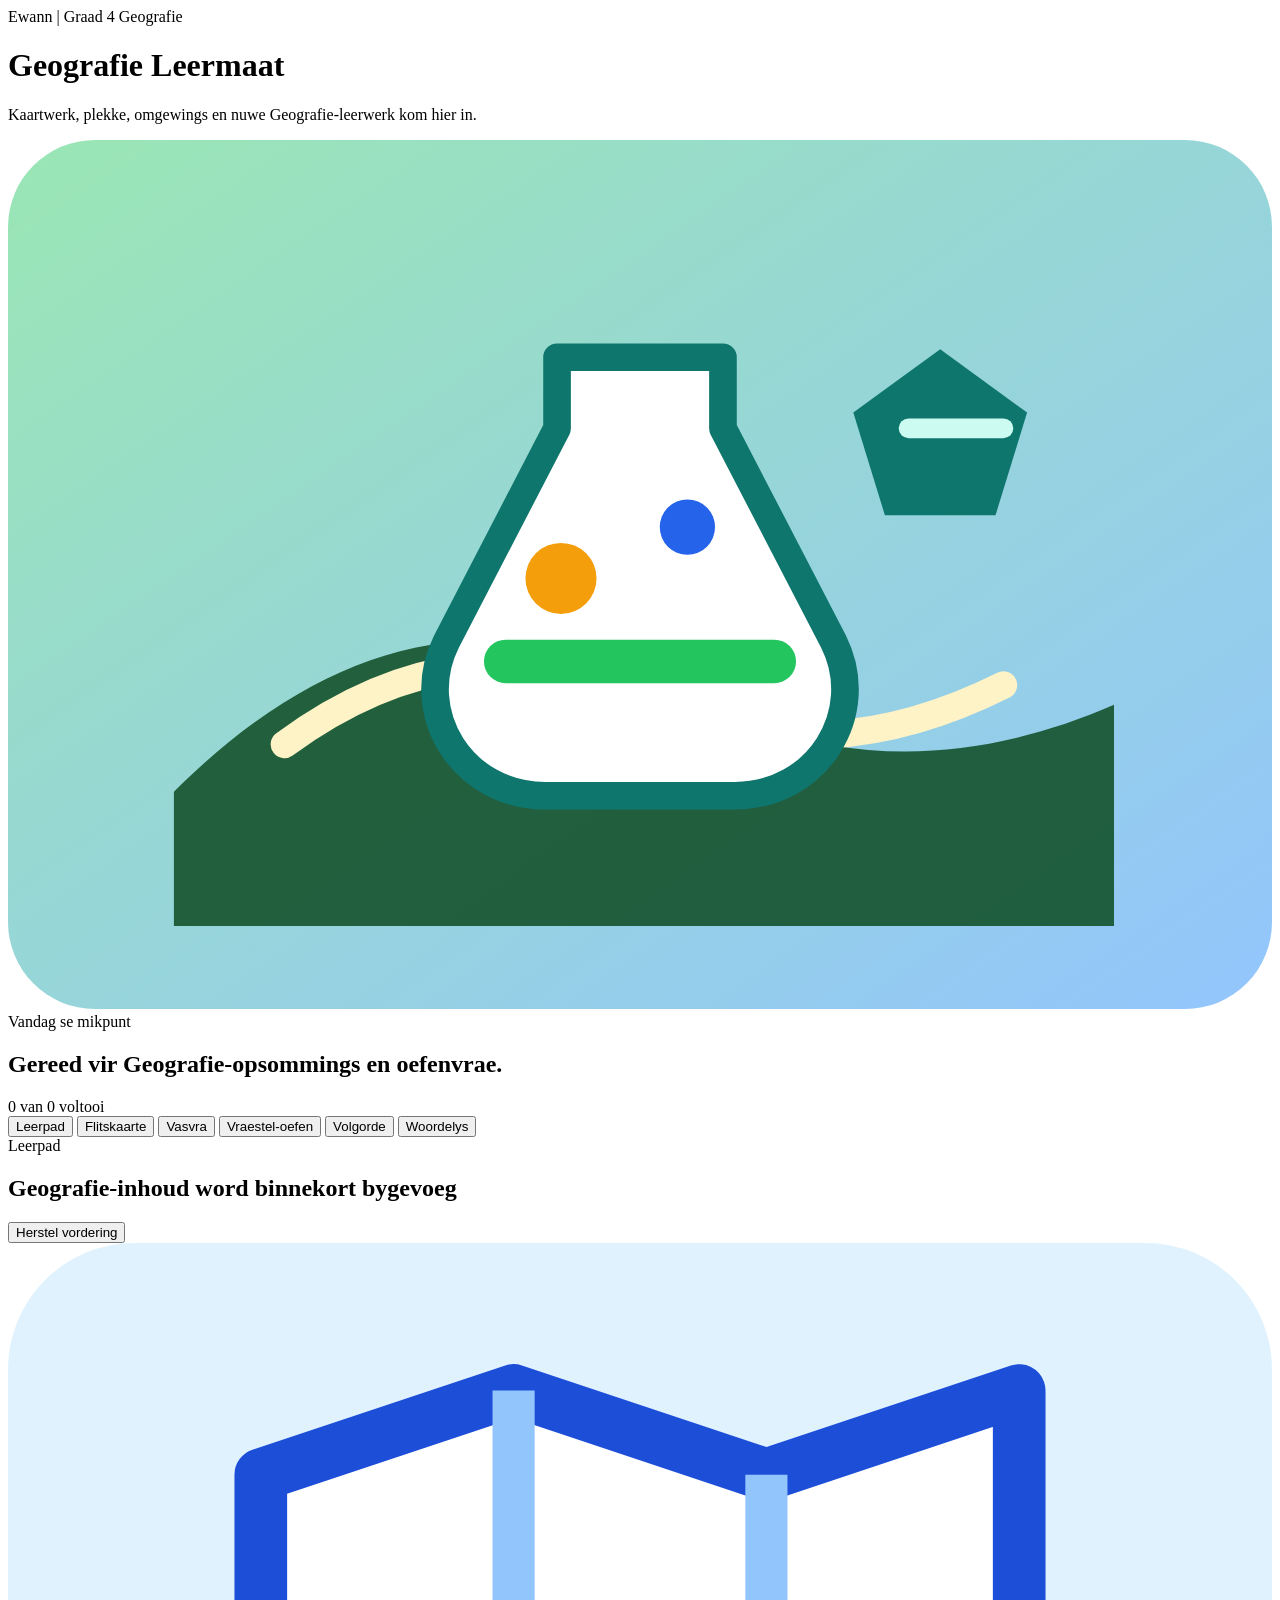
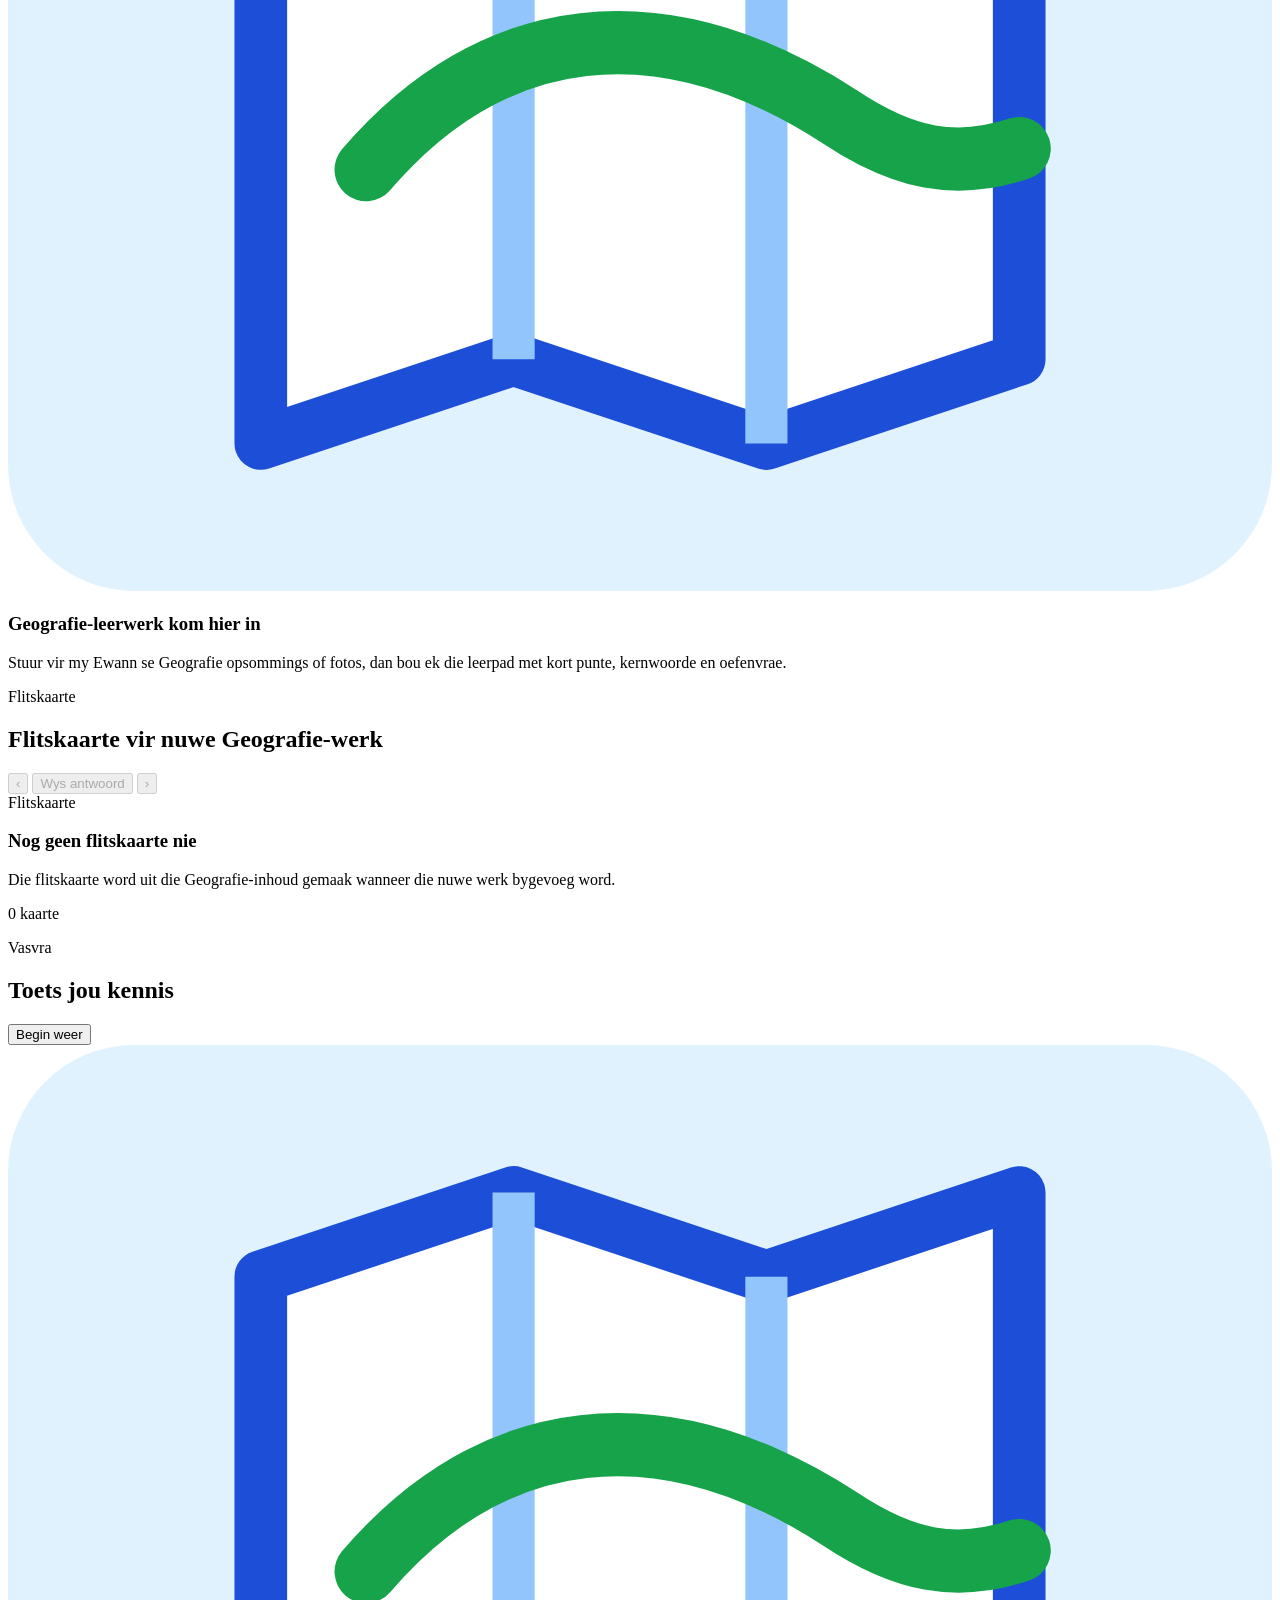
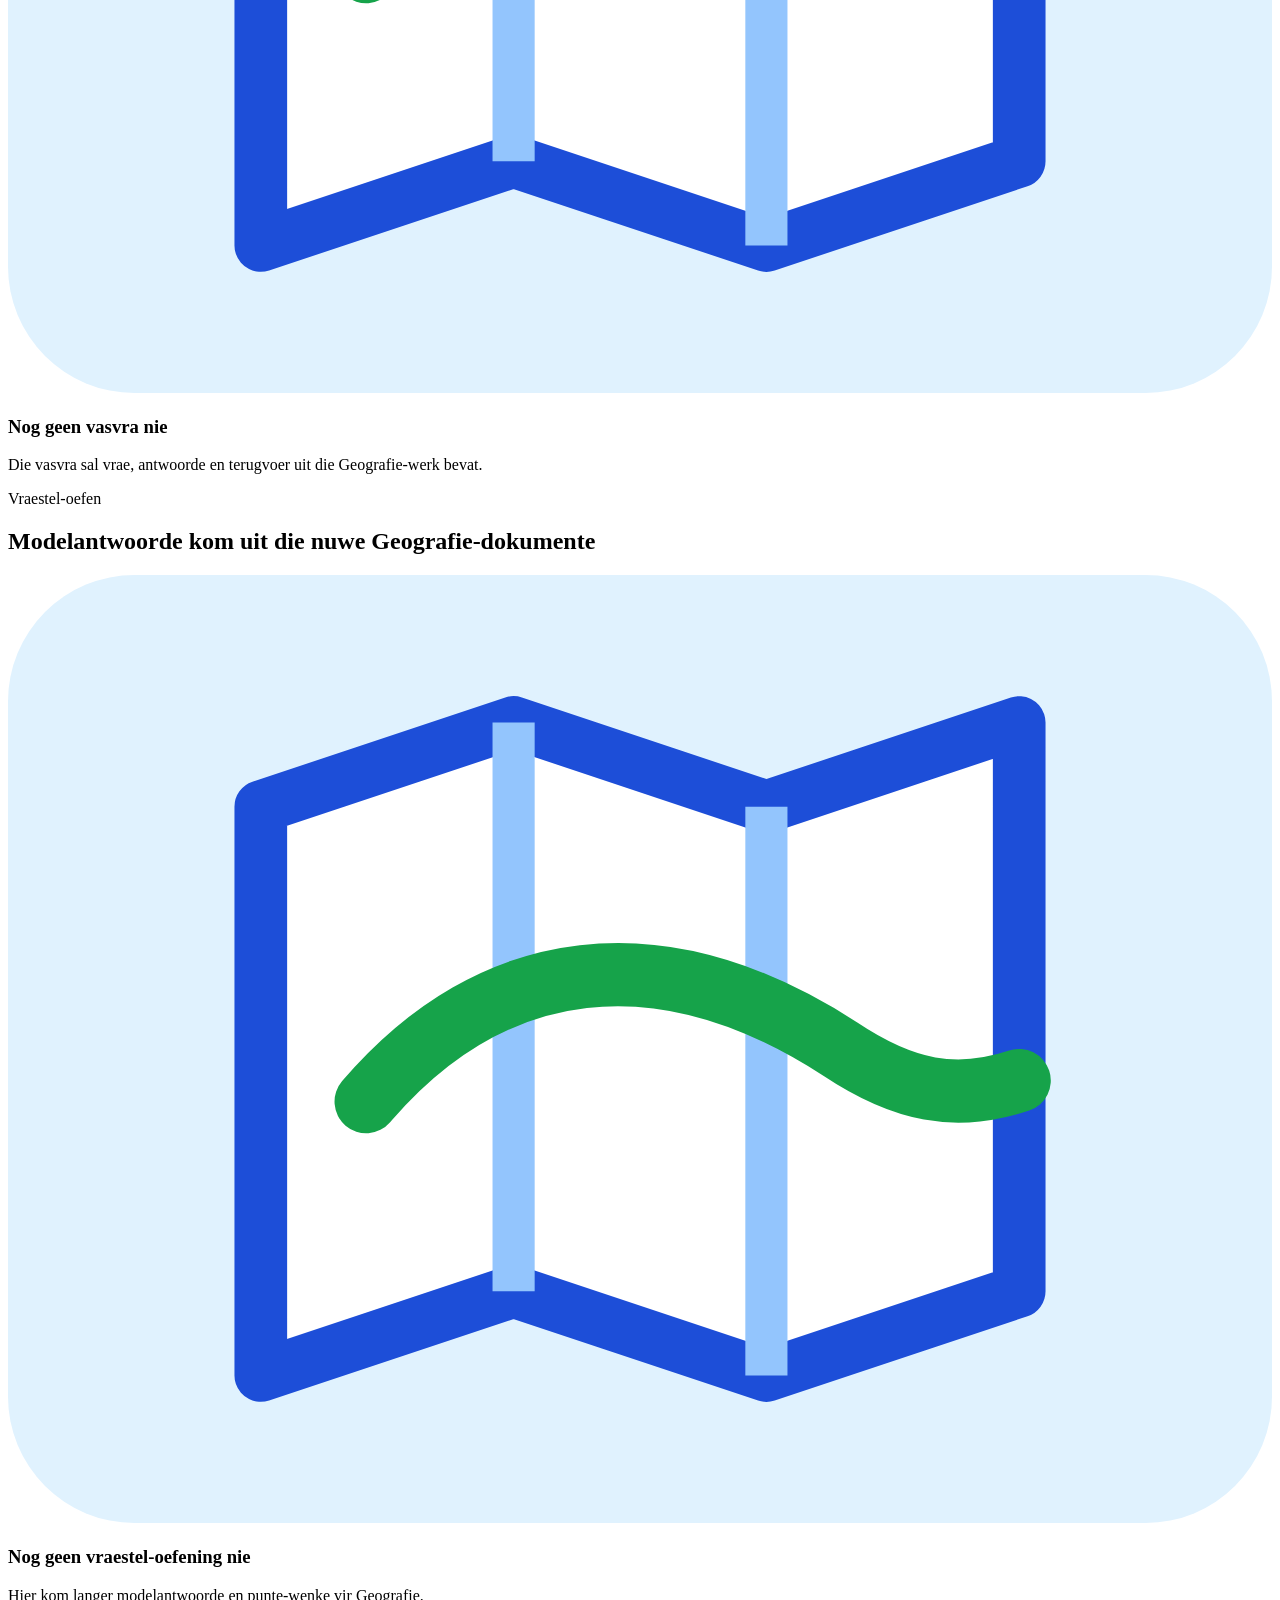
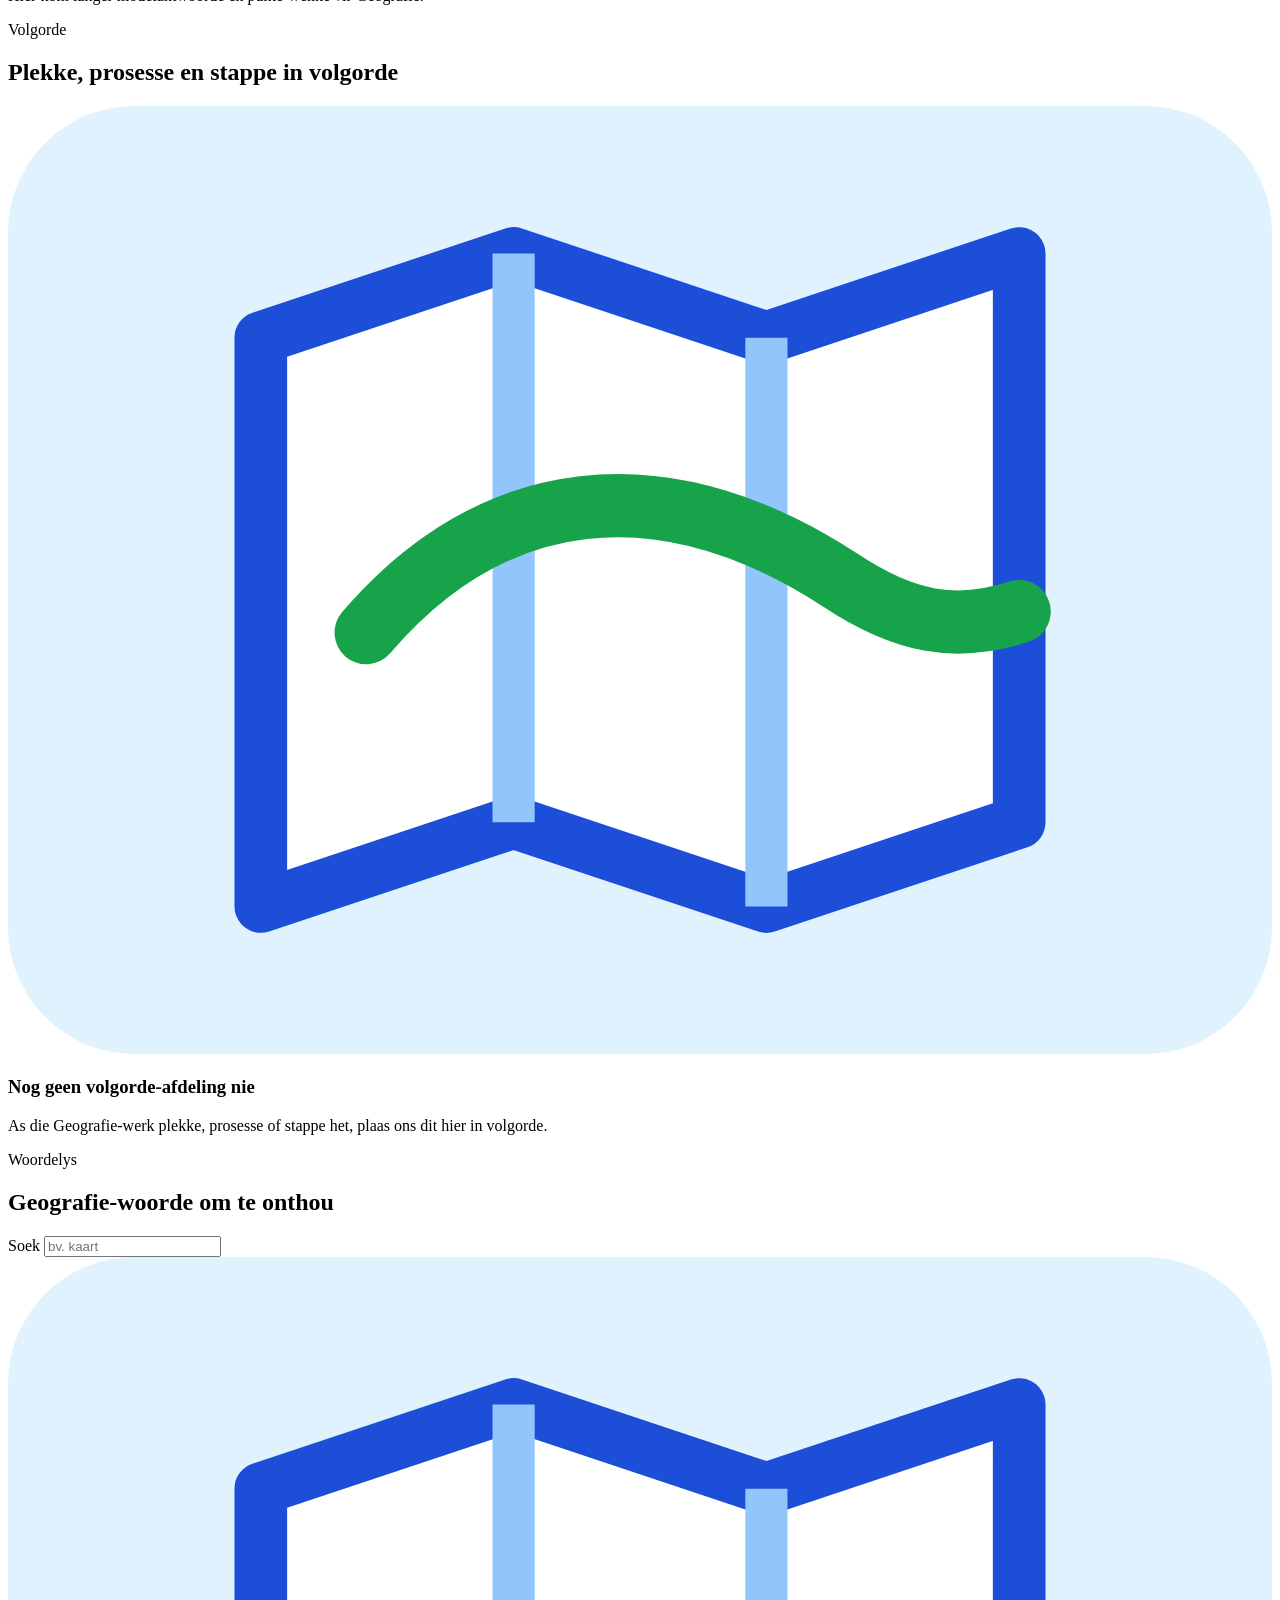
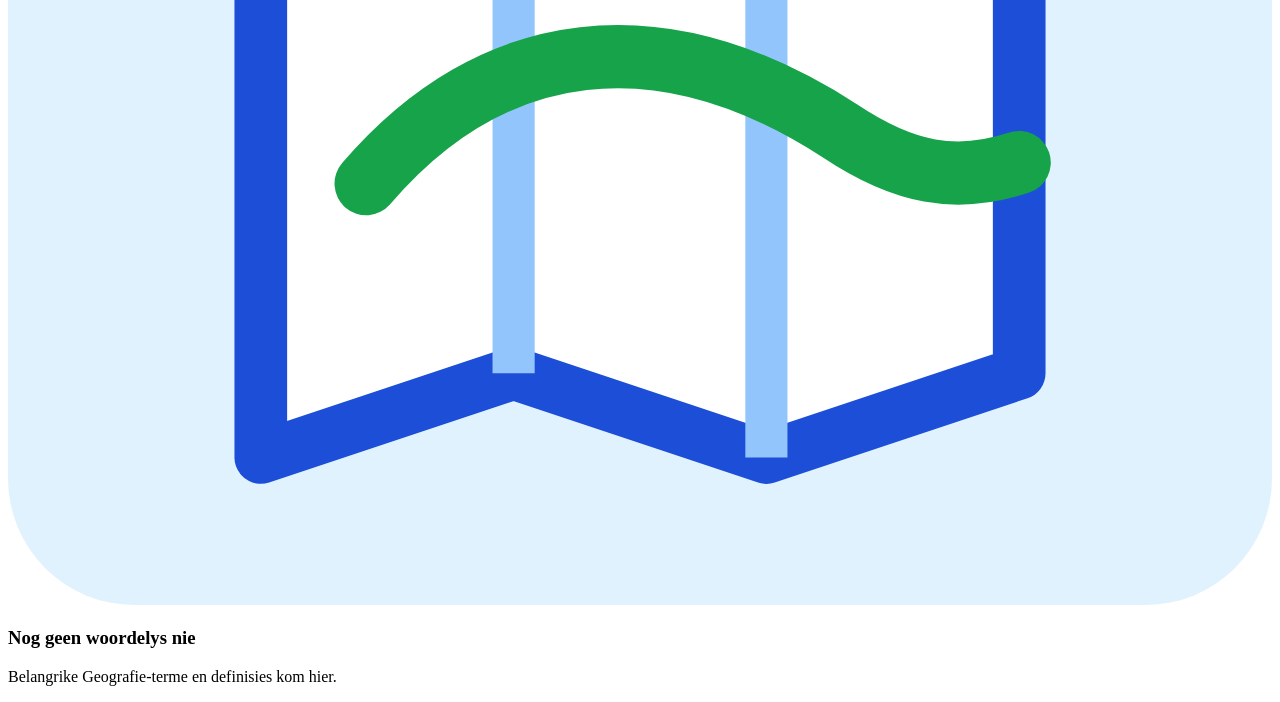
==== geografie/index.html @ 8cd4b395 "Split Ewann apps by subject" ====
<!doctype html>
<html lang="af">
  <head>
    <meta charset="utf-8">
    <meta name="viewport" content="width=device-width, initial-scale=1">
    <title>Ewann se Geografie Leermaat</title>
    <link rel="stylesheet" href="styles.css">
  </head>
  <body>
    <header class="app-header">
      <div class="title-block">
        <span class="subject-chip">Ewann | Graad 4 Geografie</span>
        <h1>Geografie Leermaat</h1>
        <p>Kaartwerk, plekke, omgewings en nuwe Geografie-leerwerk kom hier in.</p>
      </div>
      <div class="hero-art" aria-hidden="true">
        <svg viewBox="0 0 320 220" role="img">
          <defs>
            <linearGradient id="sky" x1="0" x2="1" y1="0" y2="1">
              <stop offset="0" stop-color="#9ae6b4"></stop>
              <stop offset="1" stop-color="#93c5fd"></stop>
            </linearGradient>
          </defs>
          <rect width="320" height="220" rx="22" fill="url(#sky)"></rect>
          <path d="M42 165c42-42 86-49 132-24 31 17 67 19 106 2v56H42z" fill="#14532d" opacity=".9"></path>
          <path d="M70 153c30-22 60-26 94-11 30 13 58 11 88-4" fill="none" stroke="#fef3c7" stroke-width="7" stroke-linecap="round"></path>
          <path d="M139 55h42v18l28 54c9 18-4 39-25 39h-48c-21 0-34-21-25-39l28-54z" fill="#ffffff" stroke="#0f766e" stroke-width="7" stroke-linejoin="round"></path>
          <path d="M126 132h68" stroke="#22c55e" stroke-width="11" stroke-linecap="round"></path>
          <circle cx="140" cy="111" r="9" fill="#f59e0b"></circle>
          <circle cx="172" cy="98" r="7" fill="#2563eb"></circle>
          <path d="M236 53l22 16-8 26h-28l-8-26z" fill="#0f766e"></path>
          <path d="M228 73h24" stroke="#ccfbf1" stroke-width="5" stroke-linecap="round"></path>
        </svg>
      </div>
    </header>

    <main>
      <section class="progress-panel" aria-label="Vordering">
        <div>
          <span class="eyebrow">Vandag se mikpunt</span>
          <h2>Gereed vir Geografie-opsommings en oefenvrae.</h2>
        </div>
        <div class="progress-card">
          <span id="progressText">0 van 0 voltooi</span>
          <div class="progress-track">
            <span id="progressBar"></span>
          </div>
        </div>
      </section>

      <nav class="tabs" aria-label="Afdelings">
        <button class="tab is-active" data-view="learn">Leerpad</button>
        <button class="tab" data-view="cards">Flitskaarte</button>
        <button class="tab" data-view="quiz">Vasvra</button>
        <button class="tab" data-view="practice">Vraestel-oefen</button>
        <button class="tab" data-view="timeline">Volgorde</button>
        <button class="tab" data-view="words">Woordelys</button>
      </nav>

      <section id="learn" class="view is-active" aria-labelledby="learnTitle">
        <div class="view-heading">
          <div>
            <span class="eyebrow">Leerpad</span>
            <h2 id="learnTitle">Geografie-inhoud word binnekort bygevoeg</h2>
          </div>
          <button id="resetProgress" class="secondary-button" type="button">Herstel vordering</button>
        </div>
        <div id="topicGrid" class="topic-grid"></div>
      </section>

      <section id="cards" class="view" aria-labelledby="cardsTitle">
        <div class="view-heading">
          <div>
            <span class="eyebrow">Flitskaarte</span>
            <h2 id="cardsTitle">Flitskaarte vir nuwe Geografie-werk</h2>
          </div>
          <div class="card-actions">
            <button id="prevCard" class="icon-button" type="button" aria-label="Vorige kaart">&lsaquo;</button>
            <button id="flipCard" class="primary-button" type="button">Wys antwoord</button>
            <button id="nextCard" class="icon-button" type="button" aria-label="Volgende kaart">&rsaquo;</button>
          </div>
        </div>
        <article id="flashcard" class="flashcard" tabindex="0" aria-live="polite"></article>
        <p id="cardCounter" class="counter"></p>
      </section>

      <section id="quiz" class="view" aria-labelledby="quizTitle">
        <div class="view-heading">
          <div>
            <span class="eyebrow">Vasvra</span>
            <h2 id="quizTitle">Toets jou kennis</h2>
          </div>
          <button id="restartQuiz" class="secondary-button" type="button">Begin weer</button>
        </div>
        <div id="quizBox" class="quiz-box"></div>
      </section>

      <section id="practice" class="view" aria-labelledby="practiceTitle">
        <div class="view-heading">
          <div>
            <span class="eyebrow">Vraestel-oefen</span>
            <h2 id="practiceTitle">Modelantwoorde kom uit die nuwe Geografie-dokumente</h2>
          </div>
        </div>
        <div id="practiceList" class="practice-list"></div>
      </section>

      <section id="timeline" class="view" aria-labelledby="timelineTitle">
        <div class="view-heading">
          <div>
            <span class="eyebrow">Volgorde</span>
            <h2 id="timelineTitle">Plekke, prosesse en stappe in volgorde</h2>
          </div>
        </div>
        <div id="timelineList" class="timeline"></div>
      </section>

      <section id="words" class="view" aria-labelledby="wordsTitle">
        <div class="view-heading">
          <div>
            <span class="eyebrow">Woordelys</span>
            <h2 id="wordsTitle">Geografie-woorde om te onthou</h2>
          </div>
          <label class="search-box">
            <span>Soek</span>
            <input id="wordSearch" type="search" placeholder="bv. kaart">
          </label>
        </div>
        <div id="wordList" class="word-list"></div>
      </section>
    </main>

    <script src="app.js"></script>
  </body>
</html>
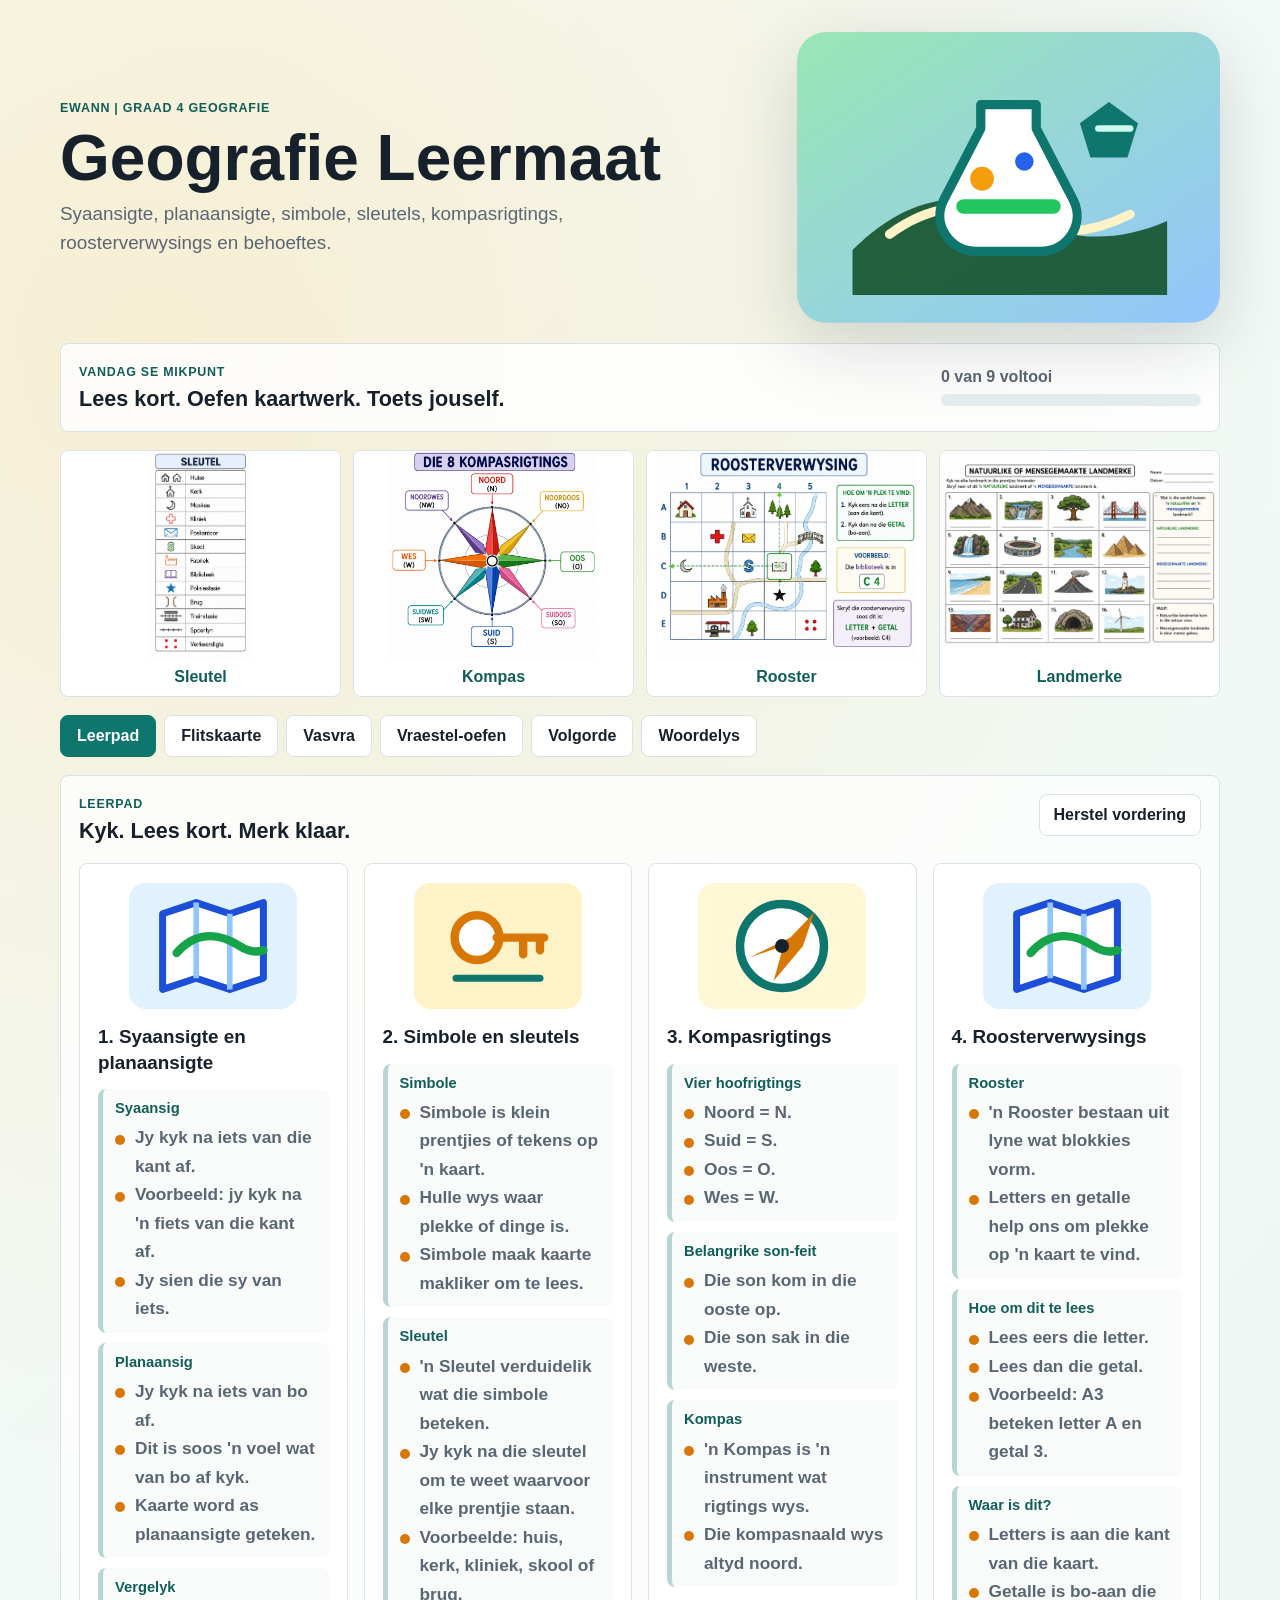
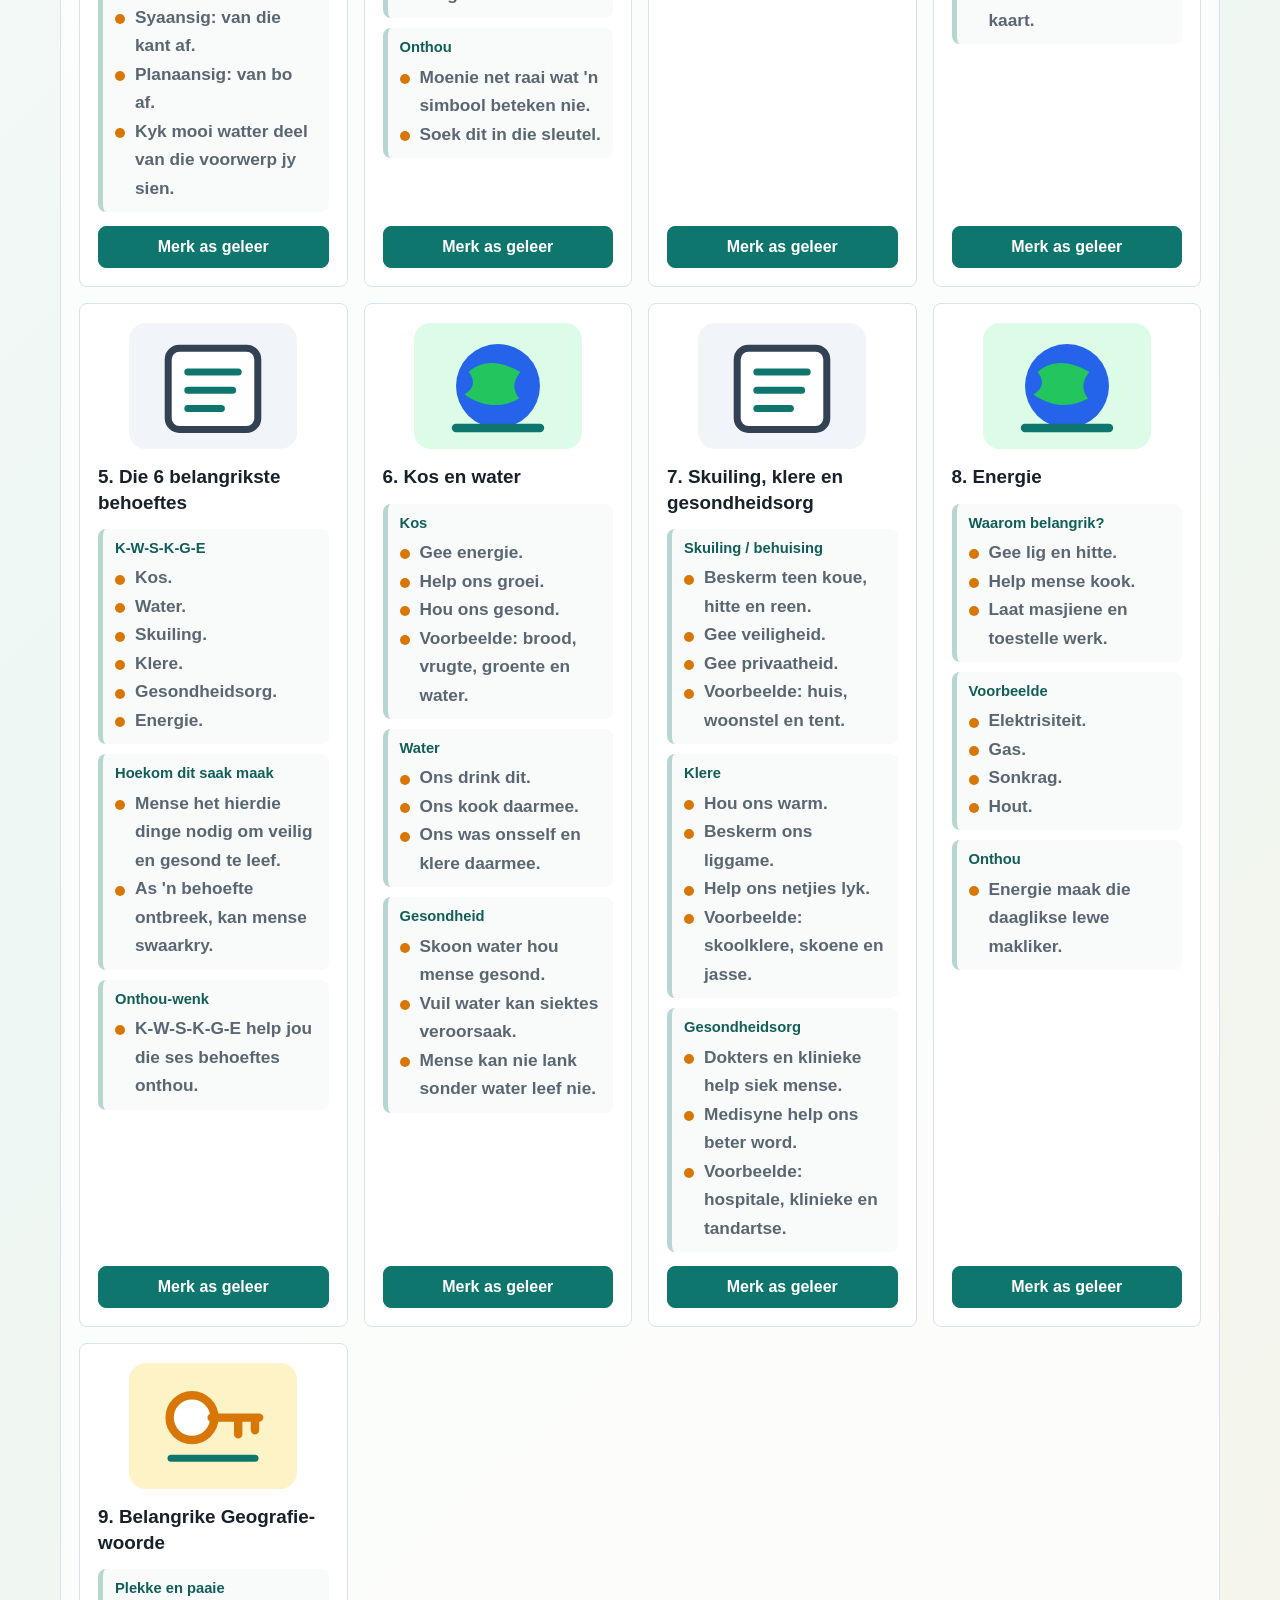
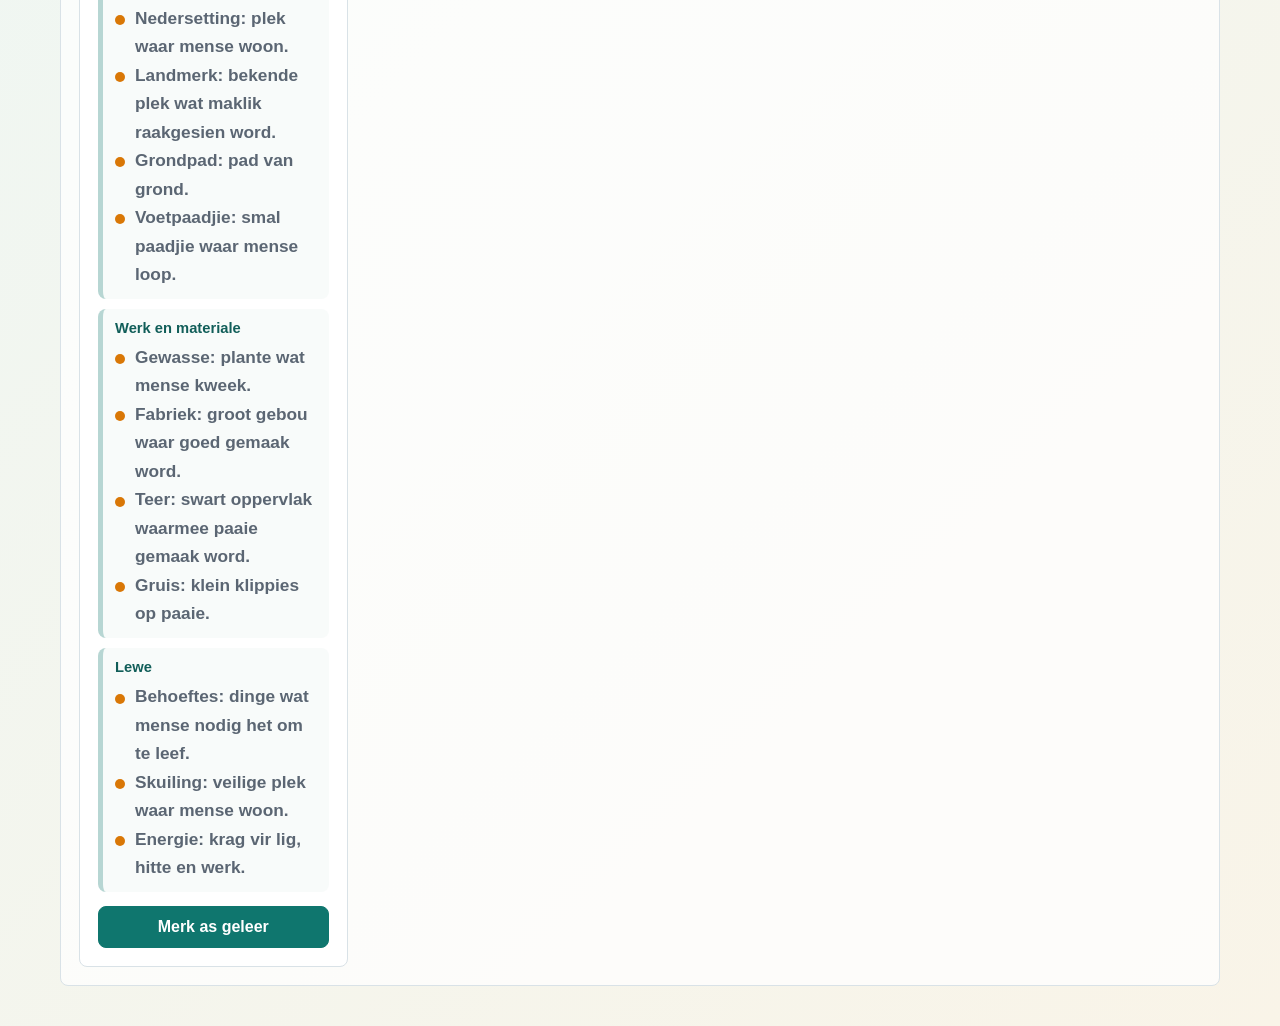
==== commit 77093203: "Load Ewann geography content" ====
--- a/geografie/index.html
+++ b/geografie/index.html
@@ -11,7 +11,7 @@
       <div class="title-block">
         <span class="subject-chip">Ewann | Graad 4 Geografie</span>
         <h1>Geografie Leermaat</h1>
-        <p>Kaartwerk, plekke, omgewings en nuwe Geografie-leerwerk kom hier in.</p>
+        <p>Syaansigte, planaansigte, simbole, sleutels, kompasrigtings, roosterverwysings en behoeftes.</p>
       </div>
       <div class="hero-art" aria-hidden="true">
         <svg viewBox="0 0 320 220" role="img">
@@ -38,7 +38,7 @@
       <section class="progress-panel" aria-label="Vordering">
         <div>
           <span class="eyebrow">Vandag se mikpunt</span>
-          <h2>Gereed vir Geografie-opsommings en oefenvrae.</h2>
+          <h2>Lees kort. Oefen kaartwerk. Toets jouself.</h2>
         </div>
         <div class="progress-card">
           <span id="progressText">0 van 0 voltooi</span>
@@ -46,6 +46,25 @@
             <span id="progressBar"></span>
           </div>
         </div>
+      </section>
+
+      <section class="visual-strip" aria-label="Geografie prente">
+        <figure>
+          <img src="assets/image5.png" alt="Kaartsleutel met simbole">
+          <figcaption>Sleutel</figcaption>
+        </figure>
+        <figure>
+          <img src="assets/image7.png" alt="Kompasrigtings">
+          <figcaption>Kompas</figcaption>
+        </figure>
+        <figure>
+          <img src="assets/image9.png" alt="Roosterverwysing kaart">
+          <figcaption>Rooster</figcaption>
+        </figure>
+        <figure>
+          <img src="assets/image11.png" alt="Natuurlike en mensgemaakte landmerke">
+          <figcaption>Landmerke</figcaption>
+        </figure>
       </section>
 
       <nav class="tabs" aria-label="Afdelings">
@@ -61,7 +80,7 @@
         <div class="view-heading">
           <div>
             <span class="eyebrow">Leerpad</span>
-            <h2 id="learnTitle">Geografie-inhoud word binnekort bygevoeg</h2>
+            <h2 id="learnTitle">Kyk. Lees kort. Merk klaar.</h2>
           </div>
           <button id="resetProgress" class="secondary-button" type="button">Herstel vordering</button>
         </div>
@@ -72,7 +91,7 @@
         <div class="view-heading">
           <div>
             <span class="eyebrow">Flitskaarte</span>
-            <h2 id="cardsTitle">Flitskaarte vir nuwe Geografie-werk</h2>
+            <h2 id="cardsTitle">Draai die kaart om en se die antwoord hardop</h2>
           </div>
           <div class="card-actions">
             <button id="prevCard" class="icon-button" type="button" aria-label="Vorige kaart">&lsaquo;</button>
@@ -99,7 +118,7 @@
         <div class="view-heading">
           <div>
             <span class="eyebrow">Vraestel-oefen</span>
-            <h2 id="practiceTitle">Modelantwoorde kom uit die nuwe Geografie-dokumente</h2>
+            <h2 id="practiceTitle">Oefen antwoorde soos in die toets</h2>
           </div>
         </div>
         <div id="practiceList" class="practice-list"></div>
@@ -109,7 +128,7 @@
         <div class="view-heading">
           <div>
             <span class="eyebrow">Volgorde</span>
-            <h2 id="timelineTitle">Plekke, prosesse en stappe in volgorde</h2>
+            <h2 id="timelineTitle">Kaartwerk-stappe in volgorde</h2>
           </div>
         </div>
         <div id="timelineList" class="timeline"></div>
--- a/geografie/styles.css
+++ b/geografie/styles.css
@@ -0,0 +1,529 @@
+:root {
+  color-scheme: light;
+  --ink: #17212b;
+  --muted: #5b6673;
+  --line: #d9e2e7;
+  --paper: #fbfaf7;
+  --surface: #ffffff;
+  --teal: #0f766e;
+  --teal-dark: #115e59;
+  --gold: #d97706;
+  --clay: #9a3412;
+  --blue: #1d4ed8;
+  --green: #15803d;
+  --red: #b91c1c;
+  font-family: Verdana, "Segoe UI", Arial, sans-serif;
+}
+
+* {
+  box-sizing: border-box;
+}
+
+body {
+  margin: 0;
+  min-height: 100vh;
+  color: var(--ink);
+  background:
+    radial-gradient(circle at 12% 8%, rgba(249, 196, 83, .22), transparent 28%),
+    linear-gradient(135deg, #f7fbf8 0%, #eef7f4 48%, #f9f4e8 100%);
+}
+
+button,
+input {
+  font: inherit;
+}
+
+button {
+  cursor: pointer;
+}
+
+.app-header,
+main {
+  width: min(1160px, calc(100% - 32px));
+  margin: 0 auto;
+}
+
+.app-header {
+  min-height: 300px;
+  display: grid;
+  grid-template-columns: minmax(0, 1.25fr) minmax(260px, .75fr);
+  gap: 32px;
+  align-items: center;
+  padding: 32px 0 20px;
+}
+
+.title-block h1 {
+  margin: 12px 0 10px;
+  font-size: clamp(2.4rem, 5vw, 5.4rem);
+  line-height: .95;
+  letter-spacing: 0;
+}
+
+.title-block p {
+  max-width: 620px;
+  margin: 0;
+  color: var(--muted);
+  font-size: 1.18rem;
+  line-height: 1.55;
+}
+
+.subject-chip,
+.eyebrow {
+  display: inline-flex;
+  width: fit-content;
+  color: var(--teal-dark);
+  font-weight: 800;
+  text-transform: uppercase;
+  letter-spacing: .06em;
+  font-size: .78rem;
+}
+
+.hero-art svg {
+  display: block;
+  width: 100%;
+  filter: drop-shadow(0 20px 35px rgba(15, 23, 42, .16));
+}
+
+main {
+  padding-bottom: 40px;
+}
+
+.progress-panel {
+  display: flex;
+  justify-content: space-between;
+  gap: 24px;
+  align-items: center;
+  background: rgba(255, 255, 255, .84);
+  border: 1px solid var(--line);
+  border-radius: 8px;
+  padding: 18px;
+}
+
+.progress-panel h2,
+.view-heading h2 {
+  margin: 6px 0 0;
+  font-size: 1.35rem;
+  line-height: 1.25;
+}
+
+.progress-card {
+  min-width: 260px;
+}
+
+.progress-card span {
+  display: block;
+  margin-bottom: 8px;
+  color: var(--muted);
+  font-weight: 700;
+}
+
+.progress-track {
+  height: 12px;
+  overflow: hidden;
+  background: #e5edf0;
+  border-radius: 999px;
+}
+
+.progress-track span {
+  display: block;
+  width: 0;
+  height: 100%;
+  background: linear-gradient(90deg, var(--teal), var(--gold));
+  transition: width .25s ease;
+}
+
+.tabs {
+  display: flex;
+  gap: 8px;
+  overflow-x: auto;
+  padding: 18px 0;
+}
+
+.visual-strip {
+  display: grid;
+  grid-template-columns: repeat(auto-fit, minmax(150px, 1fr));
+  gap: 12px;
+  padding: 18px 0 0;
+}
+
+.visual-strip figure {
+  margin: 0;
+  overflow: hidden;
+  border: 1px solid var(--line);
+  border-radius: 8px;
+  background: var(--surface);
+}
+
+.visual-strip img {
+  display: block;
+  width: 100%;
+  aspect-ratio: 4 / 3;
+  object-fit: contain;
+  background: #fff;
+}
+
+.visual-strip figcaption {
+  padding: 8px 10px 10px;
+  color: var(--teal-dark);
+  font-weight: 800;
+  text-align: center;
+}
+
+.tab,
+.primary-button,
+.secondary-button,
+.icon-button {
+  border: 1px solid var(--line);
+  border-radius: 8px;
+  background: var(--surface);
+  color: var(--ink);
+  min-height: 42px;
+  font-weight: 800;
+}
+
+.tab {
+  padding: 0 16px;
+  white-space: nowrap;
+}
+
+.tab.is-active,
+.primary-button {
+  color: #fff;
+  background: var(--teal);
+  border-color: var(--teal);
+}
+
+.secondary-button {
+  padding: 0 14px;
+}
+
+.icon-button {
+  width: 44px;
+  font-size: 1.7rem;
+  line-height: 1;
+}
+
+.view {
+  display: none;
+  background: rgba(255, 255, 255, .76);
+  border: 1px solid var(--line);
+  border-radius: 8px;
+  padding: 18px;
+}
+
+.view.is-active {
+  display: block;
+}
+
+.view-heading {
+  display: flex;
+  justify-content: space-between;
+  align-items: flex-start;
+  gap: 18px;
+  margin-bottom: 18px;
+}
+
+.topic-grid {
+  display: grid;
+  grid-template-columns: repeat(auto-fit, minmax(260px, 1fr));
+  gap: 16px;
+}
+
+.topic-card {
+  min-height: 430px;
+  display: flex;
+  flex-direction: column;
+  gap: 14px;
+  background: var(--surface);
+  border: 1px solid var(--line);
+  border-radius: 8px;
+  padding: 18px;
+}
+
+.topic-visual {
+  display: grid;
+  place-items: center;
+  min-height: 128px;
+}
+
+.topic-visual svg {
+  display: block;
+  width: min(100%, 168px);
+  height: auto;
+}
+
+.topic-card h3 {
+  margin: 0;
+  font-size: 1.18rem;
+  line-height: 1.35;
+}
+
+.topic-card ul {
+  margin: 0;
+  padding-left: 0;
+  list-style: none;
+  color: var(--muted);
+  line-height: 1.65;
+  font-size: 1.08rem;
+  font-weight: 700;
+}
+
+.topic-groups {
+  display: grid;
+  gap: 10px;
+}
+
+.mini-section {
+  border-left: 5px solid rgba(15, 118, 110, .28);
+  background: #f8fbfa;
+  border-radius: 8px;
+  padding: 10px 12px;
+}
+
+.mini-section h4 {
+  margin: 0 0 6px;
+  color: var(--teal-dark);
+  font-size: .92rem;
+  line-height: 1.25;
+}
+
+.topic-card li {
+  display: flex;
+  gap: 10px;
+  align-items: flex-start;
+}
+
+.topic-card li::before {
+  content: "";
+  flex: 0 0 10px;
+  width: 10px;
+  height: 10px;
+  margin-top: .65em;
+  border-radius: 50%;
+  background: var(--gold);
+}
+
+.topic-card button {
+  margin-top: auto;
+}
+
+.topic-card.is-done {
+  border-color: rgba(21, 128, 61, .45);
+  box-shadow: inset 0 0 0 2px rgba(21, 128, 61, .08);
+}
+
+.card-actions {
+  display: flex;
+  gap: 8px;
+  align-items: center;
+}
+
+.primary-button {
+  padding: 0 16px;
+}
+
+.flashcard {
+  display: grid;
+  place-items: center;
+  min-height: 280px;
+  padding: 30px;
+  border-radius: 8px;
+  border: 1px solid #c9d8de;
+  background:
+    linear-gradient(135deg, rgba(15, 118, 110, .08), rgba(217, 119, 6, .12)),
+    var(--surface);
+  text-align: center;
+}
+
+.flashcard h3 {
+  max-width: 720px;
+  margin: 0;
+  font-size: clamp(1.65rem, 3vw, 2.6rem);
+  line-height: 1.15;
+}
+
+.flashcard p {
+  max-width: 720px;
+  margin: 12px 0 0;
+  color: var(--muted);
+  font-size: 1.12rem;
+  line-height: 1.5;
+}
+
+.counter {
+  color: var(--muted);
+  font-weight: 700;
+}
+
+.quiz-box {
+  display: grid;
+  gap: 14px;
+}
+
+.quiz-question {
+  background: var(--surface);
+  border: 1px solid var(--line);
+  border-radius: 8px;
+  padding: 18px;
+}
+
+.quiz-question h3 {
+  margin: 0 0 16px;
+  font-size: 1.35rem;
+}
+
+.answers {
+  display: grid;
+  grid-template-columns: repeat(auto-fit, minmax(210px, 1fr));
+  gap: 10px;
+}
+
+.answer {
+  min-height: 54px;
+  padding: 12px;
+  text-align: left;
+}
+
+.answer.correct {
+  color: #fff;
+  background: var(--green);
+  border-color: var(--green);
+}
+
+.answer.wrong {
+  color: #fff;
+  background: var(--red);
+  border-color: var(--red);
+}
+
+.feedback {
+  min-height: 28px;
+  color: var(--muted);
+  font-weight: 800;
+}
+
+.timeline {
+  display: grid;
+  gap: 10px;
+}
+
+.timeline-item {
+  display: grid;
+  grid-template-columns: 150px minmax(0, 1fr);
+  gap: 14px;
+  align-items: start;
+  background: var(--surface);
+  border: 1px solid var(--line);
+  border-radius: 8px;
+  padding: 14px;
+}
+
+.timeline-item strong {
+  color: var(--clay);
+}
+
+.timeline-item p {
+  margin: 0;
+  color: var(--muted);
+  line-height: 1.45;
+}
+
+.search-box {
+  display: flex;
+  align-items: center;
+  gap: 8px;
+  color: var(--muted);
+  font-weight: 800;
+}
+
+.search-box input {
+  min-height: 42px;
+  width: min(300px, 48vw);
+  border: 1px solid var(--line);
+  border-radius: 8px;
+  padding: 0 12px;
+}
+
+.word-list {
+  display: grid;
+  grid-template-columns: repeat(auto-fit, minmax(230px, 1fr));
+  gap: 12px;
+}
+
+.word-card,
+.practice-card {
+  background: var(--surface);
+  border: 1px solid var(--line);
+  border-radius: 8px;
+  padding: 16px;
+}
+
+.word-card h3,
+.practice-card h3 {
+  margin: 0 0 8px;
+  color: var(--blue);
+}
+
+.word-card p,
+.practice-card p {
+  margin: 0;
+  color: var(--muted);
+  line-height: 1.45;
+}
+
+.practice-list {
+  display: grid;
+  gap: 12px;
+}
+
+.practice-card {
+  display: grid;
+  gap: 10px;
+}
+
+.practice-card ul {
+  margin: 0;
+  padding-left: 20px;
+  color: var(--muted);
+  line-height: 1.55;
+  font-weight: 700;
+}
+
+.practice-meta {
+  width: fit-content;
+  border-radius: 999px;
+  background: #ecfeff;
+  color: var(--teal-dark);
+  padding: 4px 10px;
+  font-size: .8rem;
+  font-weight: 800;
+}
+
+@media (max-width: 760px) {
+  .app-header {
+    grid-template-columns: 1fr;
+    min-height: auto;
+  }
+
+  .hero-art {
+    max-width: 360px;
+  }
+
+  .progress-panel,
+  .view-heading {
+    flex-direction: column;
+    align-items: stretch;
+  }
+
+  .progress-card {
+    min-width: 0;
+  }
+
+  .timeline-item {
+    grid-template-columns: 1fr;
+  }
+
+  .card-actions {
+    flex-wrap: wrap;
+  }
+}
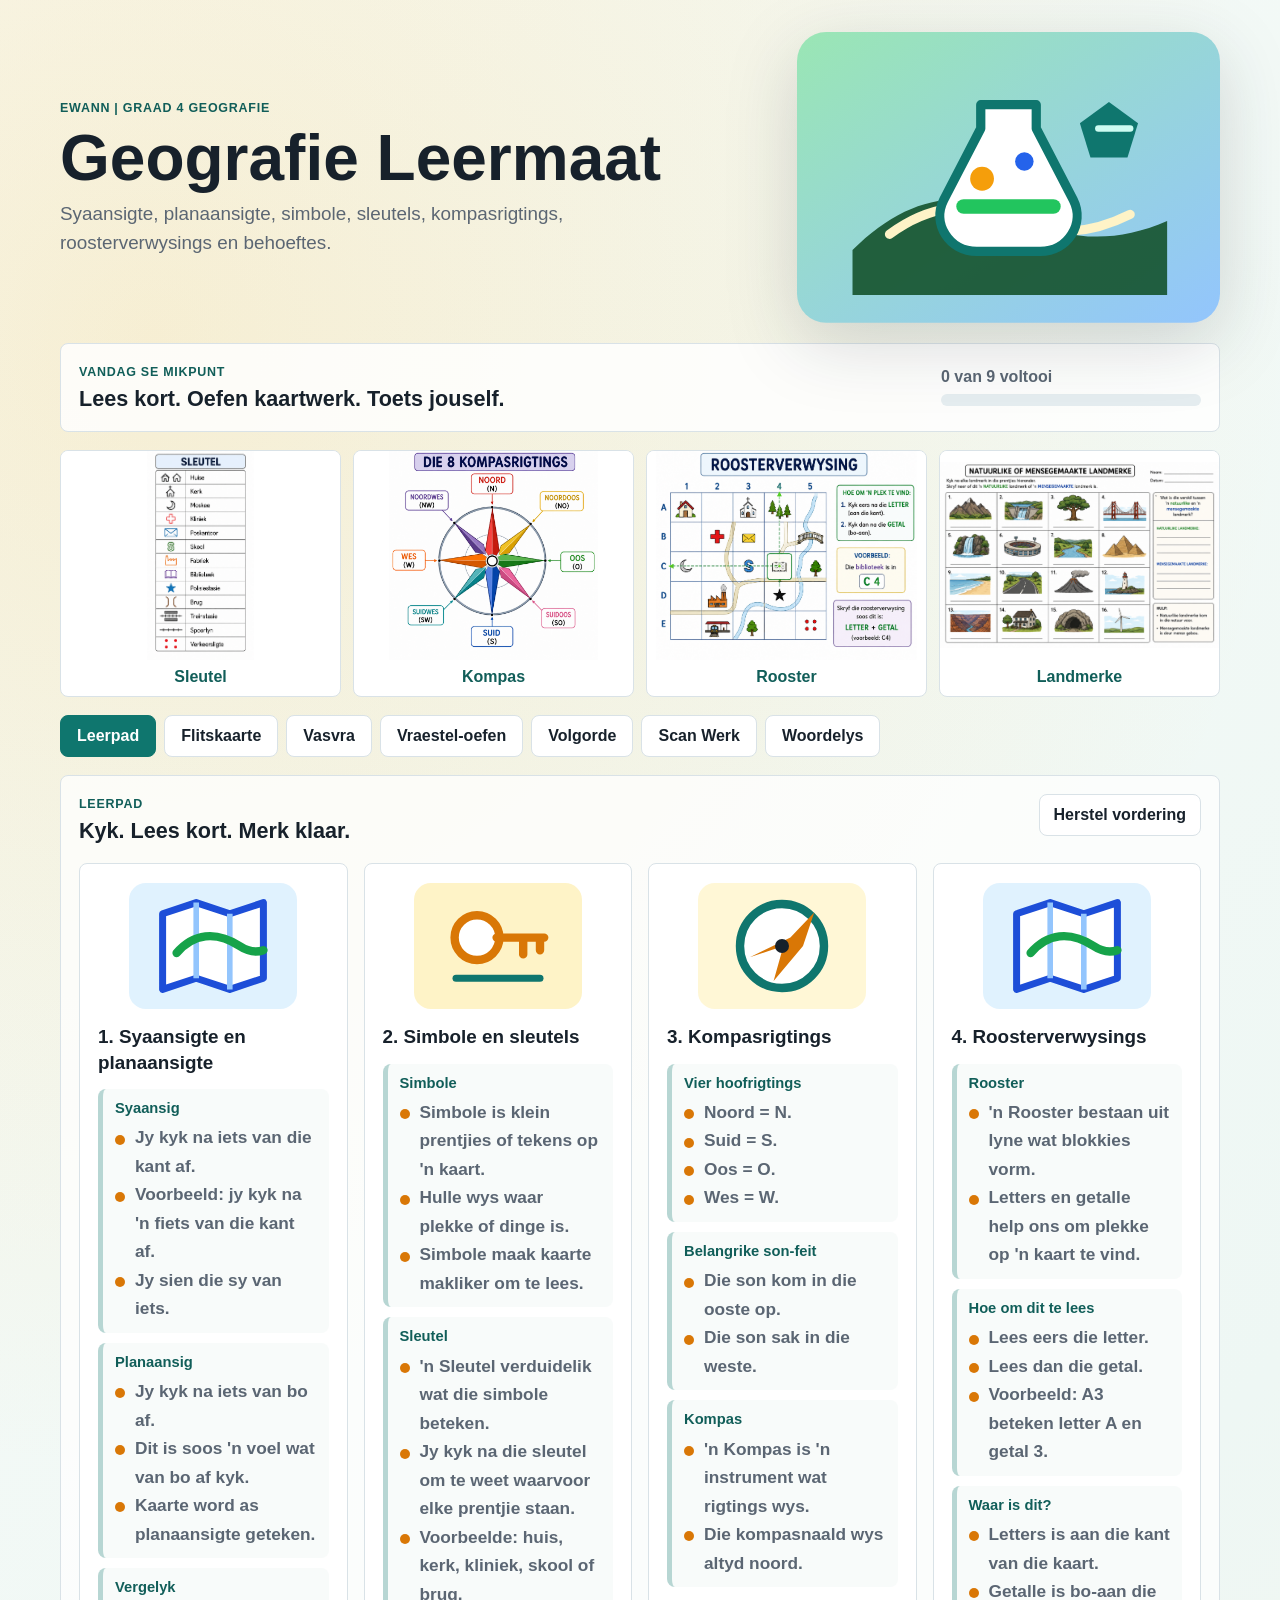
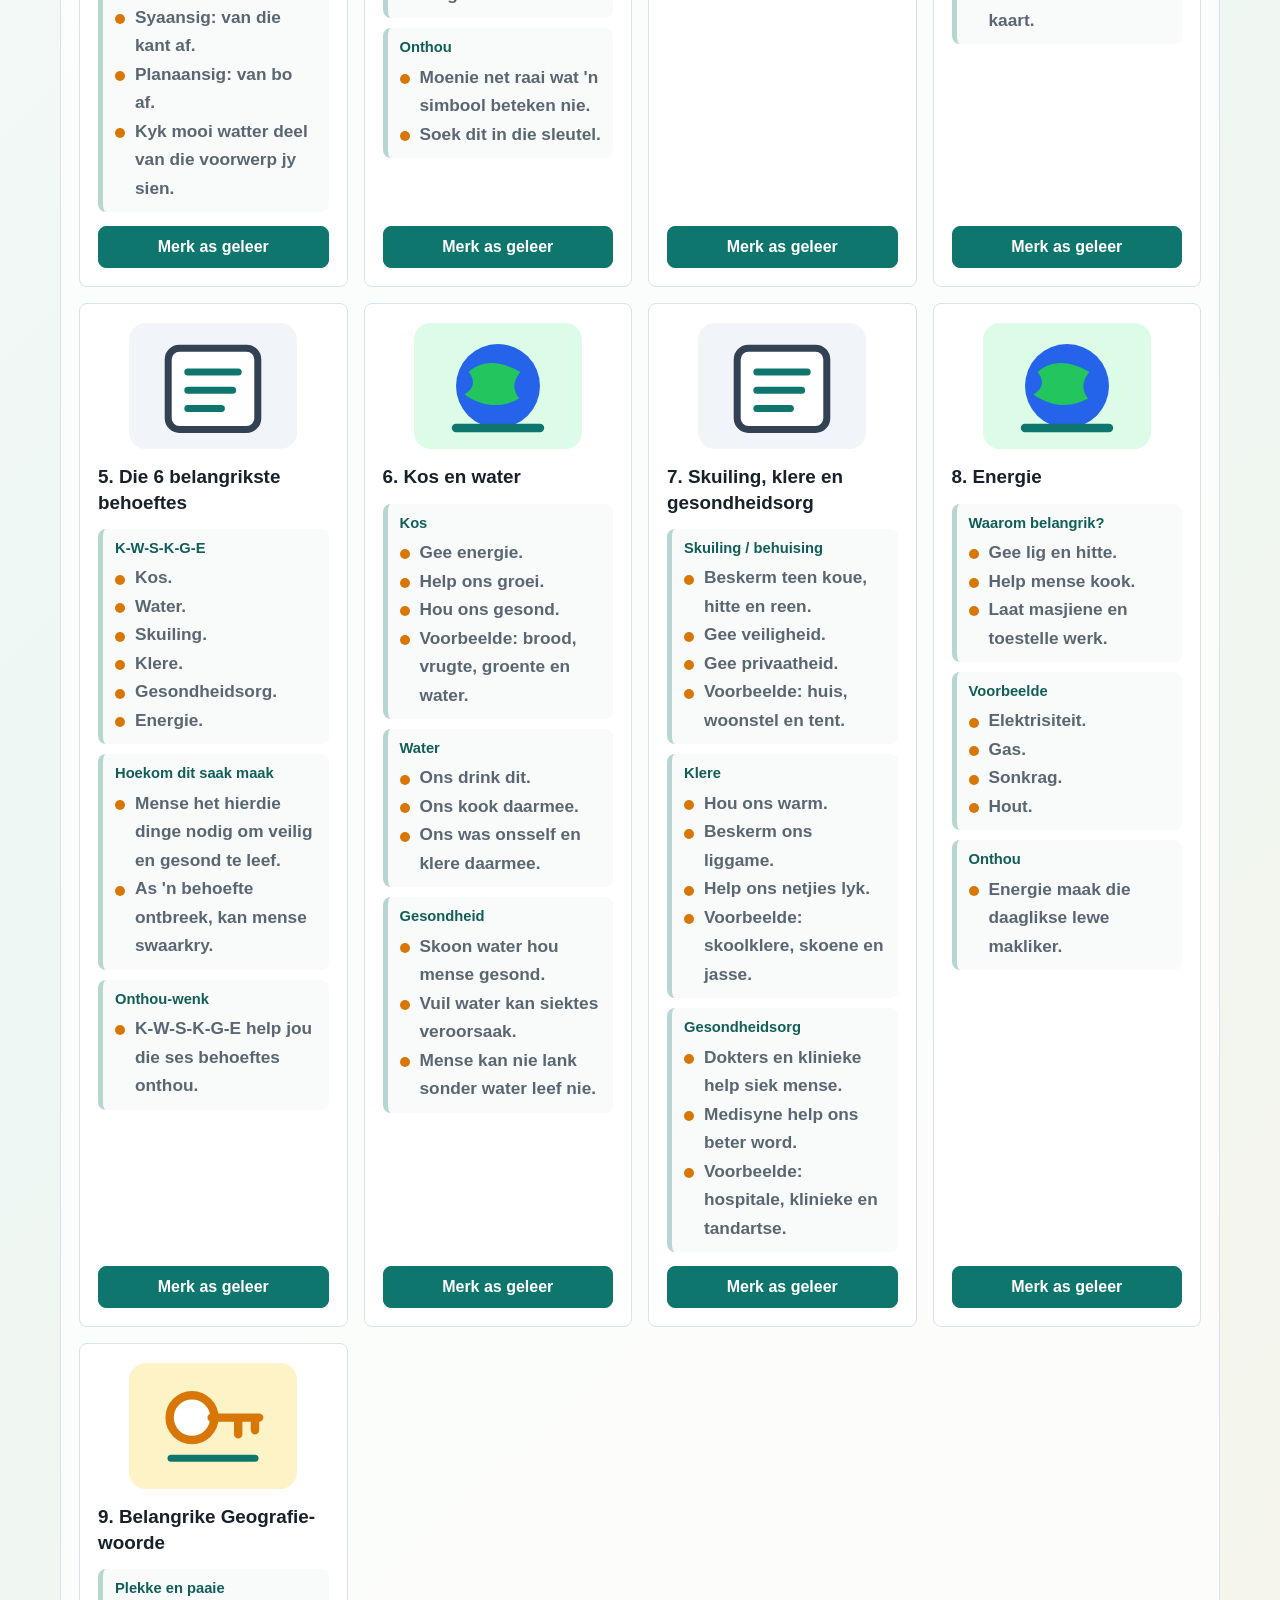
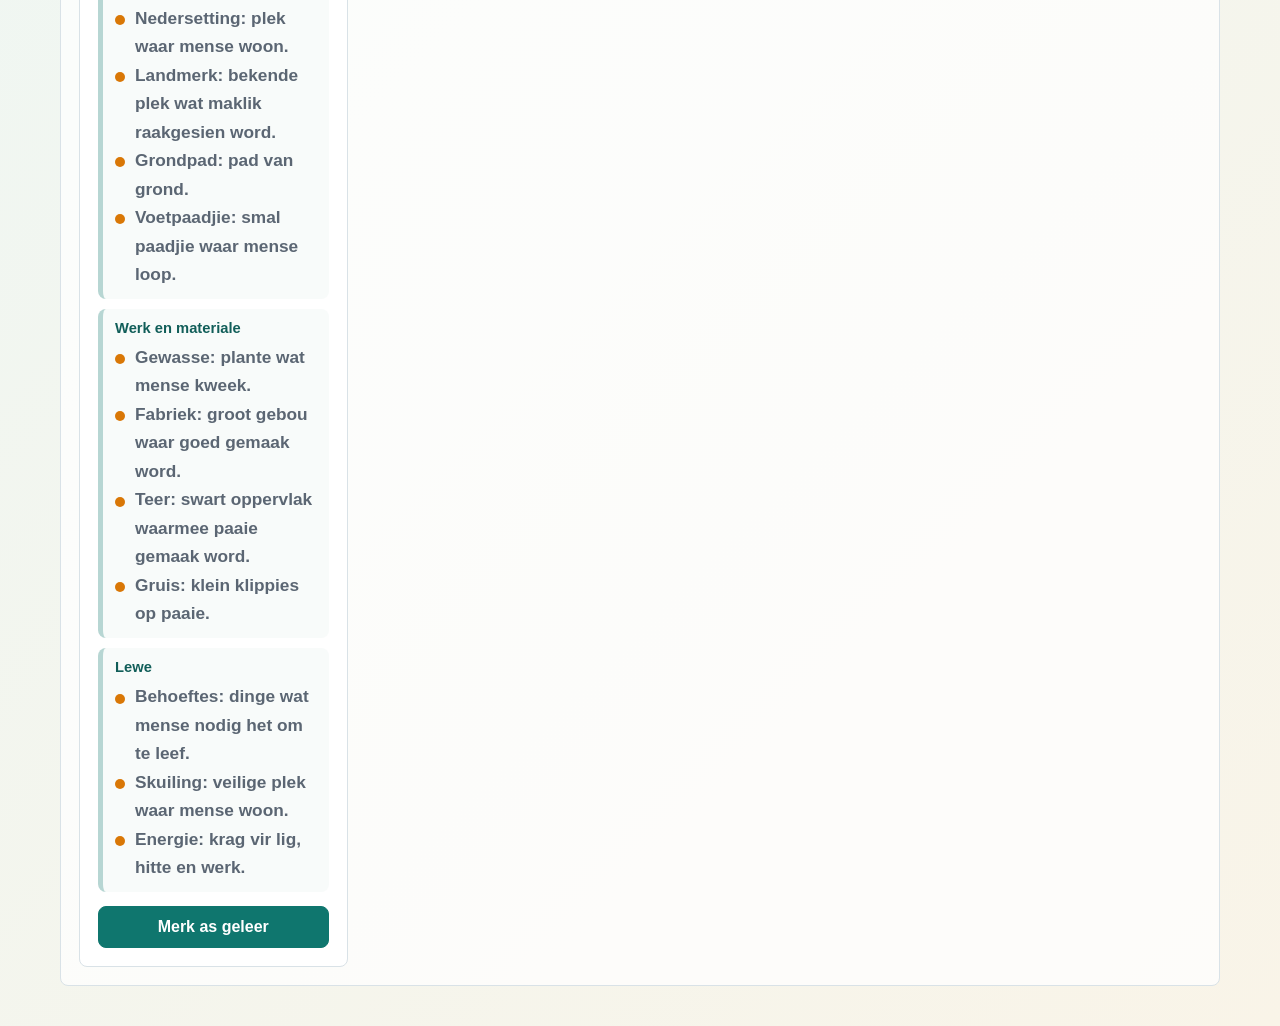
==== commit 6021f211: "Add weekly scan capture for Ewann subjects" ====
--- a/geografie/index.html
+++ b/geografie/index.html
@@ -73,6 +73,7 @@
         <button class="tab" data-view="quiz">Vasvra</button>
         <button class="tab" data-view="practice">Vraestel-oefen</button>
         <button class="tab" data-view="timeline">Volgorde</button>
+        <button class="tab" data-view="scan">Scan Werk</button>
         <button class="tab" data-view="words">Woordelys</button>
       </nav>
 
@@ -147,8 +148,56 @@
         </div>
         <div id="wordList" class="word-list"></div>
       </section>
+
+      <section id="scan" class="view" aria-labelledby="scanTitle">
+        <div class="view-heading">
+          <div>
+            <span class="eyebrow">Weeklikse werk</span>
+            <h2 id="scanTitle">Neem 'n foto en stoor dit vir eksamen-prep</h2>
+          </div>
+          <div class="card-actions">
+            <button id="exportScans" class="secondary-button" type="button">Export scans</button>
+          </div>
+        </div>
+        <div class="scan-workspace">
+          <form id="scanForm" class="scan-form">
+            <label>
+              <span>Week of datum</span>
+              <input id="scanWeek" type="text" placeholder="bv. Week 3">
+            </label>
+            <label>
+              <span>Kort titel</span>
+              <input id="scanTitleInput" type="text" placeholder="bv. Kaartsimbole">
+            </label>
+            <label class="scan-file">
+              <span>Foto van werk</span>
+              <input id="scanPhoto" type="file" accept="image/*" capture="environment">
+            </label>
+            <label>
+              <span>Notas vir Mamma</span>
+              <textarea id="scanNotes" rows="3" placeholder="bv. Hierdie blad moet nog geoefen word."></textarea>
+            </label>
+            <div class="card-actions">
+              <button class="primary-button" type="submit">Stoor foto</button>
+              <button id="clearScanForm" class="secondary-button" type="button">Maak skoon</button>
+            </div>
+            <p id="scanStatus" class="feedback" aria-live="polite"></p>
+          </form>
+          <section class="scan-library" aria-label="Gestoor werk">
+            <div class="scan-library-header">
+              <h3>Gestoor Geografie werk</h3>
+              <span id="scanCount">0 fotos gestoor</span>
+            </div>
+            <div id="scanList" class="scan-list"></div>
+          </section>
+        </div>
+      </section>
     </main>
 
+    <script>
+      window.scanWorkConfig = { subject: "Geografie", storageKey: "ewannGeografieScans" };
+    </script>
     <script src="app.js"></script>
+    <script src="../scan-work.js"></script>
   </body>
 </html>
--- a/geografie/styles.css
+++ b/geografie/styles.css
@@ -499,6 +499,125 @@
   font-weight: 800;
 }
 
+.scan-workspace {
+  display: grid;
+  grid-template-columns: minmax(260px, 360px) minmax(0, 1fr);
+  gap: 16px;
+  align-items: start;
+}
+
+.scan-form,
+.scan-library,
+.scan-empty,
+.scan-card {
+  background: var(--surface);
+  border: 1px solid var(--line);
+  border-radius: 8px;
+}
+
+.scan-form {
+  display: grid;
+  gap: 12px;
+  padding: 16px;
+}
+
+.scan-form label {
+  display: grid;
+  gap: 6px;
+  color: var(--muted);
+  font-weight: 800;
+}
+
+.scan-form input,
+.scan-form textarea {
+  width: 100%;
+  border: 1px solid var(--line);
+  border-radius: 8px;
+  padding: 10px 12px;
+  font: inherit;
+  color: var(--ink);
+  background: #fff;
+}
+
+.scan-form textarea {
+  resize: vertical;
+}
+
+.scan-file input {
+  padding: 12px;
+  background: #f8fafc;
+}
+
+.scan-library {
+  padding: 16px;
+}
+
+.scan-library-header {
+  display: flex;
+  justify-content: space-between;
+  gap: 12px;
+  align-items: center;
+  margin-bottom: 12px;
+}
+
+.scan-library-header h3 {
+  margin: 0;
+  color: var(--blue);
+}
+
+.scan-library-header span,
+.scan-date {
+  color: var(--muted);
+  font-weight: 800;
+}
+
+.scan-list {
+  display: grid;
+  gap: 12px;
+}
+
+.scan-empty {
+  padding: 16px;
+}
+
+.scan-empty h3,
+.scan-empty p,
+.scan-card h3,
+.scan-card p {
+  margin: 0;
+}
+
+.scan-empty p,
+.scan-card p {
+  color: var(--muted);
+  line-height: 1.45;
+}
+
+.scan-card {
+  display: grid;
+  grid-template-columns: 150px minmax(0, 1fr);
+  gap: 14px;
+  padding: 12px;
+}
+
+.scan-card img {
+  width: 100%;
+  aspect-ratio: 4 / 3;
+  object-fit: cover;
+  border-radius: 8px;
+  border: 1px solid var(--line);
+  background: #f8fafc;
+}
+
+.scan-card div {
+  display: grid;
+  gap: 8px;
+}
+
+.scan-card h3 {
+  color: var(--blue);
+}
+
 @media (max-width: 760px) {
   .app-header {
     grid-template-columns: 1fr;
@@ -526,4 +645,9 @@
   .card-actions {
     flex-wrap: wrap;
   }
-}
+
+  .scan-workspace,
+  .scan-card {
+    grid-template-columns: 1fr;
+  }
+}
